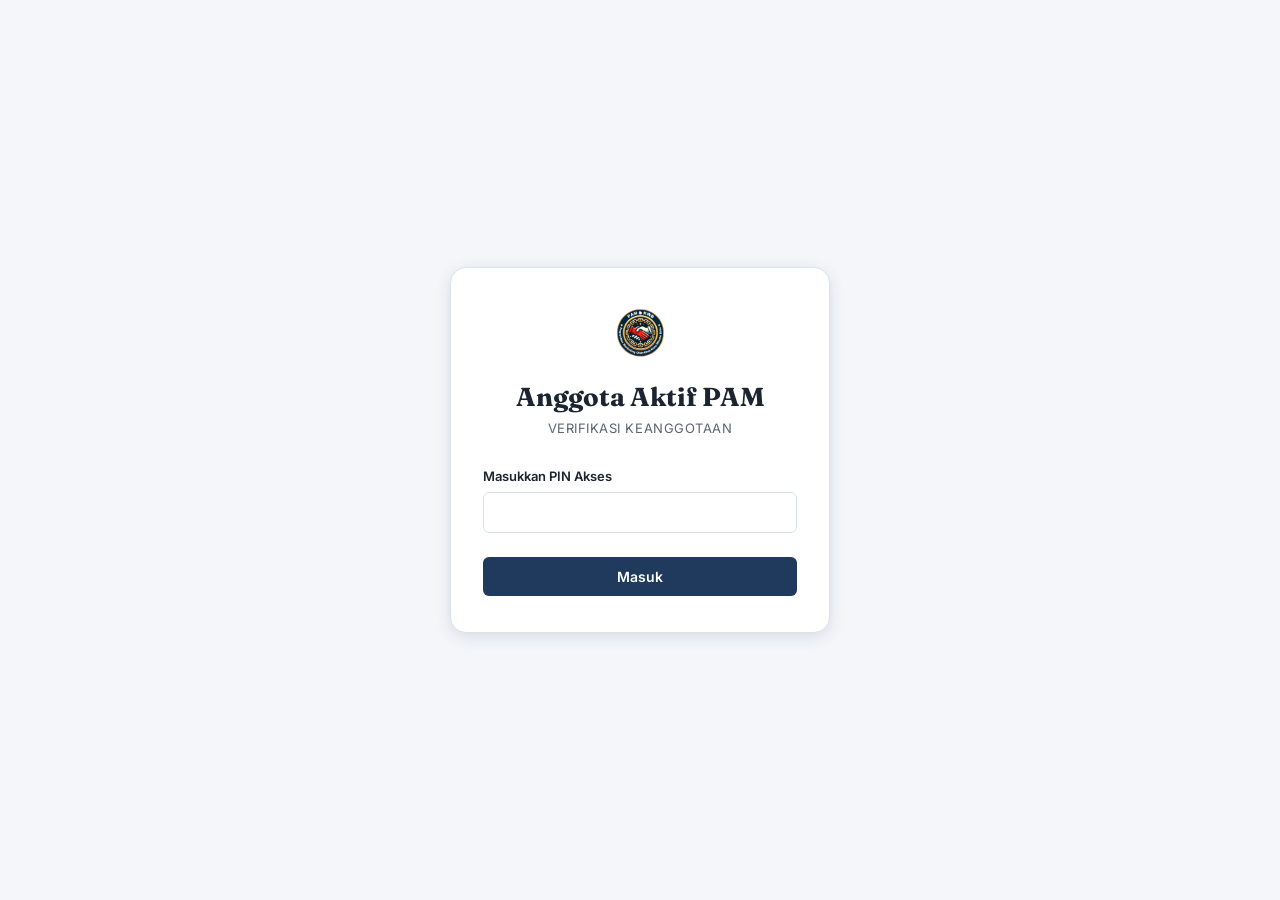
==== index.html @ a38072f0 "Add files via upload" ====
<!DOCTYPE html>
<html lang="id">
<head>
  <meta charset="UTF-8">
  <meta name="viewport" content="width=device-width, initial-scale=1.0">
  <title>Anggota Aktif PAM</title>
  <link rel="stylesheet" href="css/style.css">
</head>
<body>
  <div class="auth-page">
    <div class="auth-card">
      <div class="auth-brand">
        <img src="images/logo.png" alt="Logo PAM" class="logo">
        <div class="app-name">Anggota Aktif PAM</div>
        <div class="org-name">Verifikasi Keanggotaan</div>
      </div>

      <div id="alert-box" class="alert alert-error"></div>

      <form id="pin-form">
        <div class="form-group">
          <label for="pin-input">Masukkan PIN Akses</label>
          <input type="password" id="pin-input" class="input" inputmode="numeric" required autocomplete="off">
        </div>
        <button type="submit" class="btn btn-primary" id="pin-btn">Masuk</button>
      </form>
    </div>
  </div>

  <script src="js/config.js"></script>
  <script src="js/api-public.js"></script>
  <script>
    document.getElementById("pin-form").addEventListener("submit", async function (e) {
      e.preventDefault();
      var pin = document.getElementById("pin-input").value.trim();
      var btn = document.getElementById("pin-btn");
      var box = document.getElementById("alert-box");
      box.classList.remove("show");

      btn.disabled = true;
      btn.textContent = "Memeriksa...";

      var res = await callApiPublic("verifySitePin", { pin: pin });

      btn.disabled = false;
      btn.textContent = "Masuk";

      if (res.status === "success") {
        saveSitePin(pin);
        window.location.href = "pilih.html";
      } else {
        box.textContent = res.message || "PIN salah.";
        box.classList.add("show");
      }
    });
  </script>
</body>
</html>
---- css/style.css ----
/******************************************************************
 * FILE    : style.css
 * PROJECT : PAM Finance (Buku Kas PAM)
 *
 * ================================================================
 * SATU FILE CSS DIPAKAI SEMUA HALAMAN.
 * SKEMA WARNA: MERAH - PUTIH - BIRU (PROFESIONAL/KORPORAT).
 * ANGKA RUPIAH SELALU PAKAI FONT MONOSPACE SUPAYA SEJAJAR RAPI.
 * ================================================================ */

@import url('https://fonts.googleapis.com/css2?family=Fraunces:opsz,wght@9..144,400;9..144,600;9..144,700&family=Inter:wght@400;500;600;700&family=JetBrains+Mono:wght@400;500;700&display=swap');

/* ================================================================
 * DESIGN TOKENS
 * ================================================================ */

:root {
  /* Netral / teks */
  --color-ink: #1B2430;
  --color-ink-soft: #5B6472;
  --color-paper: #F4F6FA;
  --color-paper-card: #FFFFFF;
  --color-line: #DCE2EA;

  /* Biru — warna utama/brand */
  --color-brand: #1F3A5C;
  --color-brand-dark: #14283F;
  --color-brand-soft: #E4EBF3;

  /* Biru baja — status netral (CUTI) */
  --color-steel: #4A6FA5;
  --color-steel-soft: #E8EEF6;

  /* Merah — aksen bahaya/negatif */
  --color-red: #C0263A;
  --color-red-dark: #96182A;
  --color-red-soft: #FBE4E7;

  /* Tipografi */
  --font-display: 'Fraunces', serif;
  --font-body: 'Inter', -apple-system, BlinkMacSystemFont, sans-serif;
  --font-mono: 'JetBrains Mono', 'Courier New', monospace;

  /* Radius & shadow */
  --radius-sm: 6px;
  --radius-md: 10px;
  --radius-lg: 16px;
  --shadow-card: 0 1px 2px rgba(20, 40, 63, 0.06), 0 1px 12px rgba(20, 40, 63, 0.04);
  --shadow-hover: 0 4px 16px rgba(20, 40, 63, 0.12);

  /* Layout */
  --sidebar-width: 240px;
  --header-height: 60px;
}

/* ================================================================
 * RESET & BASE
 * ================================================================ */

* {
  box-sizing: border-box;
}

html, body {
  margin: 0;
  padding: 0;
}

body {
  font-family: var(--font-body);
  background: var(--color-paper);
  color: var(--color-ink);
  font-size: 15px;
  line-height: 1.5;
  -webkit-font-smoothing: antialiased;
}

h1, h2, h3, h4 {
  font-family: var(--font-display);
  color: var(--color-ink);
  margin: 0 0 8px 0;
  font-weight: 600;
  letter-spacing: -0.01em;
}

h1 { font-size: 28px; }
h2 { font-size: 22px; }
h3 { font-size: 17px; }

p { margin: 0 0 12px 0; color: var(--color-ink-soft); }

a {
  color: var(--color-brand);
  text-decoration: none;
}
a:hover { text-decoration: underline; }

button, input, select, textarea {
  font-family: inherit;
  font-size: inherit;
}

a:focus-visible,
button:focus-visible,
input:focus-visible,
select:focus-visible,
textarea:focus-visible {
  outline: 2px solid var(--color-brand);
  outline-offset: 2px;
}

@media (prefers-reduced-motion: reduce) {
  * { transition: none !important; animation: none !important; }
}

.rp, .angka, td.rp, span.rp {
  font-family: var(--font-mono);
  font-variant-numeric: tabular-nums;
}


/* ================================================================
 * LAYOUT UTAMA (SIDEBAR + KONTEN)
 * ================================================================ */

.app-shell {
  display: flex;
  min-height: 100vh;
}

.sidebar {
  width: var(--sidebar-width);
  background: var(--color-brand-dark);
  color: #E7ECF2;
  flex-shrink: 0;
  padding: 24px 0;
  position: fixed;
  top: 0;
  left: 0;
  bottom: 0;
  overflow-y: auto;
}

.sidebar-brand {
  display: flex;
  align-items: center;
  gap: 10px;
  padding: 0 24px 20px 24px;
  border-bottom: 1px solid rgba(231, 236, 242, 0.14);
  margin-bottom: 16px;
}

.sidebar-brand img.logo {
  width: 34px;
  height: 34px;
  object-fit: contain;
  border-radius: 6px;
  background: #fff;
  padding: 3px;
  flex-shrink: 0;
}

.sidebar-brand .brand-text {
  display: flex;
  flex-direction: column;
  line-height: 1.2;
}

.sidebar-brand .app-name {
  font-family: var(--font-display);
  font-size: 18px;
  font-weight: 600;
  color: #fff;
}

.sidebar-brand .org-name {
  font-size: 11px;
  color: #A9B9CC;
  letter-spacing: 0.05em;
  text-transform: uppercase;
}

.nav-menu {
  list-style: none;
  margin: 0;
  padding: 0;
}

.nav-menu a {
  display: flex;
  align-items: center;
  gap: 10px;
  padding: 11px 24px;
  color: #B9C6D6;
  font-size: 14px;
  font-weight: 500;
  text-decoration: none;
  border-left: 3px solid transparent;
  transition: background 0.15s ease, color 0.15s ease;
}

.nav-menu a:hover {
  background: rgba(255, 255, 255, 0.06);
  color: #fff;
  text-decoration: none;
}

.nav-menu a.active {
  background: rgba(255, 255, 255, 0.08);
  color: #fff;
  border-left-color: var(--color-red);
}

.nav-menu .icon {
  font-size: 16px;
  width: 20px;
  text-align: center;
}

.main-content {
  margin-left: var(--sidebar-width);
  flex: 1;
  padding: 28px 32px 60px 32px;
  max-width: 1200px;
}

.page-header {
  display: flex;
  justify-content: space-between;
  align-items: flex-start;
  margin-bottom: 24px;
  flex-wrap: wrap;
  gap: 12px;
}

.page-header .subtitle {
  color: var(--color-ink-soft);
  font-size: 14px;
  margin-top: -4px;
}

.user-chip {
  display: flex;
  align-items: center;
  gap: 10px;
  background: var(--color-paper-card);
  border: 1px solid var(--color-line);
  padding: 8px 14px;
  border-radius: 999px;
  font-size: 13px;
  color: var(--color-ink-soft);
}

.user-chip strong { color: var(--color-ink); }

@media (max-width: 860px) {
  .sidebar {
    position: static;
    width: 100%;
    padding: 16px 0;
  }
  .sidebar-brand { padding: 0 16px 16px 16px; }
  .nav-menu { display: flex; flex-wrap: wrap; }
  .nav-menu a { padding: 8px 14px; border-left: none; border-bottom: 2px solid transparent; }
  .nav-menu a.active { border-left: none; border-bottom-color: var(--color-red); }
  .app-shell { flex-direction: column; }
  .main-content { margin-left: 0; padding: 20px 16px 40px 16px; }
}


/* ================================================================
 * KARTU (CARD)
 * ================================================================ */

.card {
  background: var(--color-paper-card);
  border: 1px solid var(--color-line);
  border-radius: var(--radius-lg);
  box-shadow: var(--shadow-card);
  padding: 20px 22px;
  margin-bottom: 20px;
}

.card-title {
  display: flex;
  justify-content: space-between;
  align-items: center;
  margin-bottom: 16px;
}

.card-title h3 { margin: 0; }

.stat-grid {
  display: grid;
  grid-template-columns: repeat(auto-fit, minmax(200px, 1fr));
  gap: 16px;
  margin-bottom: 24px;
}

.stat-card {
  background: var(--color-paper-card);
  border: 1px solid var(--color-line);
  border-radius: var(--radius-md);
  padding: 16px 18px;
  position: relative;
  overflow: hidden;
}

.stat-card::before {
  content: "";
  position: absolute;
  top: 0; left: 0; bottom: 0;
  width: 3px;
  background: var(--color-brand);
}

.stat-card.red::before { background: var(--color-red); }
.stat-card.steel::before { background: var(--color-steel); }

.stat-label {
  font-size: 12px;
  color: var(--color-ink-soft);
  text-transform: uppercase;
  letter-spacing: 0.04em;
  margin-bottom: 6px;
}

.stat-value {
  font-family: var(--font-mono);
  font-size: 24px;
  font-weight: 700;
  color: var(--color-ink);
  font-variant-numeric: tabular-nums;
}

.stat-sub {
  font-size: 12px;
  color: var(--color-ink-soft);
  margin-top: 4px;
}


/* ================================================================
 * TOMBOL
 * ================================================================ */

.btn {
  display: inline-flex;
  align-items: center;
  justify-content: center;
  gap: 6px;
  padding: 10px 18px;
  border-radius: var(--radius-sm);
  border: 1px solid transparent;
  font-size: 14px;
  font-weight: 600;
  cursor: pointer;
  transition: background 0.15s ease, border-color 0.15s ease, transform 0.05s ease;
  text-decoration: none;
}
.btn:active { transform: translateY(1px); }

.btn-primary {
  background: var(--color-brand);
  color: #fff;
}
.btn-primary:hover { background: var(--color-brand-dark); text-decoration: none; }

.btn-secondary {
  background: var(--color-paper-card);
  border-color: var(--color-line);
  color: var(--color-ink);
}
.btn-secondary:hover { background: var(--color-paper); text-decoration: none; }

.btn-danger {
  background: var(--color-red-soft);
  color: var(--color-red);
  border-color: transparent;
}
.btn-danger:hover { background: var(--color-red); color: #fff; text-decoration: none; }

.btn-sm { padding: 6px 12px; font-size: 13px; }

.btn:disabled {
  opacity: 0.5;
  cursor: not-allowed;
}


/* ================================================================
 * FORM
 * ================================================================ */

.form-group {
  margin-bottom: 16px;
}

.form-group label {
  display: block;
  font-size: 13px;
  font-weight: 600;
  color: var(--color-ink);
  margin-bottom: 6px;
}

.form-hint {
  font-size: 12px;
  color: var(--color-ink-soft);
  margin-top: 4px;
}

.input, select.input, textarea.input {
  width: 100%;
  padding: 10px 12px;
  border: 1px solid var(--color-line);
  border-radius: var(--radius-sm);
  background: var(--color-paper-card);
  color: var(--color-ink);
  transition: border-color 0.15s ease;
}

.input:focus {
  border-color: var(--color-brand);
  outline: none;
}

.input.rp-input {
  font-family: var(--font-mono);
  font-variant-numeric: tabular-nums;
}

.form-row {
  display: grid;
  grid-template-columns: 1fr 1fr;
  gap: 16px;
}

@media (max-width: 600px) {
  .form-row { grid-template-columns: 1fr; }
}

.stepper {
  display: flex;
  align-items: center;
  gap: 10px;
}

.stepper button {
  width: 38px;
  height: 38px;
  border-radius: var(--radius-sm);
  border: 1px solid var(--color-line);
  background: var(--color-paper-card);
  font-size: 18px;
  font-weight: 700;
  color: var(--color-brand);
  cursor: pointer;
}
.stepper button:hover { background: var(--color-brand-soft); }

.stepper .stepper-value {
  font-family: var(--font-mono);
  font-size: 20px;
  font-weight: 700;
  min-width: 130px;
  text-align: center;
}


/* ================================================================
 * TABEL
 * ================================================================ */

.table-wrap {
  overflow-x: auto;
}

table.data-table {
  width: 100%;
  border-collapse: collapse;
  font-size: 14px;
}

.data-table th {
  text-align: left;
  font-size: 12px;
  text-transform: uppercase;
  letter-spacing: 0.03em;
  color: var(--color-ink-soft);
  padding: 10px 12px;
  border-bottom: 2px solid var(--color-line);
  white-space: nowrap;
}

.data-table td {
  padding: 12px;
  border-bottom: 1px solid var(--color-line);
  color: var(--color-ink);
  vertical-align: middle;
}

.data-table tr:last-child td { border-bottom: none; }
.data-table tbody tr:hover { background: var(--color-paper); }

.table-empty {
  text-align: center;
  padding: 40px 20px;
  color: var(--color-ink-soft);
}


/* ================================================================
 * BADGE STATUS — SIGNATURE ELEMENT
 * Biru = positif (AKTIF/LUNAS), Biru baja = netral (CUTI),
 * Merah = negatif (KELUAR/BELUM LUNAS).
 * ================================================================ */

.badge {
  display: inline-flex;
  align-items: center;
  gap: 5px;
  padding: 4px 11px;
  border-radius: 999px;
  font-size: 12px;
  font-weight: 600;
  white-space: nowrap;
}

.badge::before {
  content: "";
  width: 6px;
  height: 6px;
  border-radius: 50%;
  background: currentColor;
}

.badge-aktif, .badge-lunas, .badge-success {
  background: var(--color-brand-soft);
  color: var(--color-brand-dark);
}

.badge-cuti, .badge-warning {
  background: var(--color-steel-soft);
  color: var(--color-steel);
}

.badge-keluar, .badge-belum-lunas, .badge-danger {
  background: var(--color-red-soft);
  color: var(--color-red);
}


/* ================================================================
 * HALAMAN LOGIN
 * ================================================================ */

.auth-page {
  min-height: 100vh;
  display: flex;
  align-items: center;
  justify-content: center;
  background: var(--color-paper);
  padding: 20px;
}

.auth-card {
  width: 100%;
  max-width: 380px;
  background: var(--color-paper-card);
  border: 1px solid var(--color-line);
  border-radius: var(--radius-lg);
  box-shadow: var(--shadow-hover);
  padding: 36px 32px;
}

.auth-brand {
  text-align: center;
  margin-bottom: 28px;
}

.auth-brand img.logo {
  width: 56px;
  height: 56px;
  object-fit: contain;
  margin-bottom: 12px;
}

.auth-brand .app-name {
  font-family: var(--font-display);
  font-size: 26px;
  font-weight: 700;
  color: var(--color-ink);
}

.auth-brand .org-name {
  font-size: 13px;
  color: var(--color-ink-soft);
  letter-spacing: 0.04em;
  text-transform: uppercase;
  margin-top: 2px;
}

.auth-card .btn { width: 100%; margin-top: 8px; }

.auth-switch {
  text-align: center;
  margin-top: 18px;
  font-size: 13px;
  color: var(--color-ink-soft);
}


/* ================================================================
 * PESAN ERROR / SUKSES (ALERT)
 * ================================================================ */

.alert {
  padding: 12px 16px;
  border-radius: var(--radius-sm);
  font-size: 13px;
  margin-bottom: 16px;
  display: none;
}

.alert.show { display: block; }

.alert-error {
  background: var(--color-red-soft);
  color: var(--color-red);
  border: 1px solid rgba(192, 38, 58, 0.2);
}

.alert-success {
  background: var(--color-brand-soft);
  color: var(--color-brand-dark);
  border: 1px solid rgba(31, 58, 92, 0.2);
}


/* ================================================================
 * MODAL (dipakai konfirmasi hapus/batalkan)
 * ================================================================ */

.modal-overlay {
  position: fixed;
  inset: 0;
  background: rgba(20, 40, 63, 0.5);
  display: none;
  align-items: flex-start;
  justify-content: center;
  z-index: 100;
  padding: 40px 20px;
  overflow-y: auto;
}

.modal-overlay.show { display: flex; }

.modal-box {
  background: var(--color-paper-card);
  border-radius: var(--radius-lg);
  padding: 24px;
  max-width: 400px;
  width: 100%;
  box-shadow: var(--shadow-hover);
  max-height: 85vh;
  overflow-y: auto;
}

.modal-actions {
  display: flex;
  justify-content: flex-end;
  gap: 10px;
  margin-top: 20px;
}


/* ================================================================
 * UTILITAS KECIL
 * ================================================================ */

.text-muted { color: var(--color-ink-soft); }
.text-danger { color: var(--color-red); }
.text-brand { color: var(--color-brand); }
.flex-between { display: flex; justify-content: space-between; align-items: center; }
.mt-0 { margin-top: 0; }
.mb-0 { margin-bottom: 0; }
.empty-state {
  text-align: center;
  padding: 50px 20px;
  color: var(--color-ink-soft);
}
.empty-state .icon { font-size: 40px; margin-bottom: 12px; display: block; }
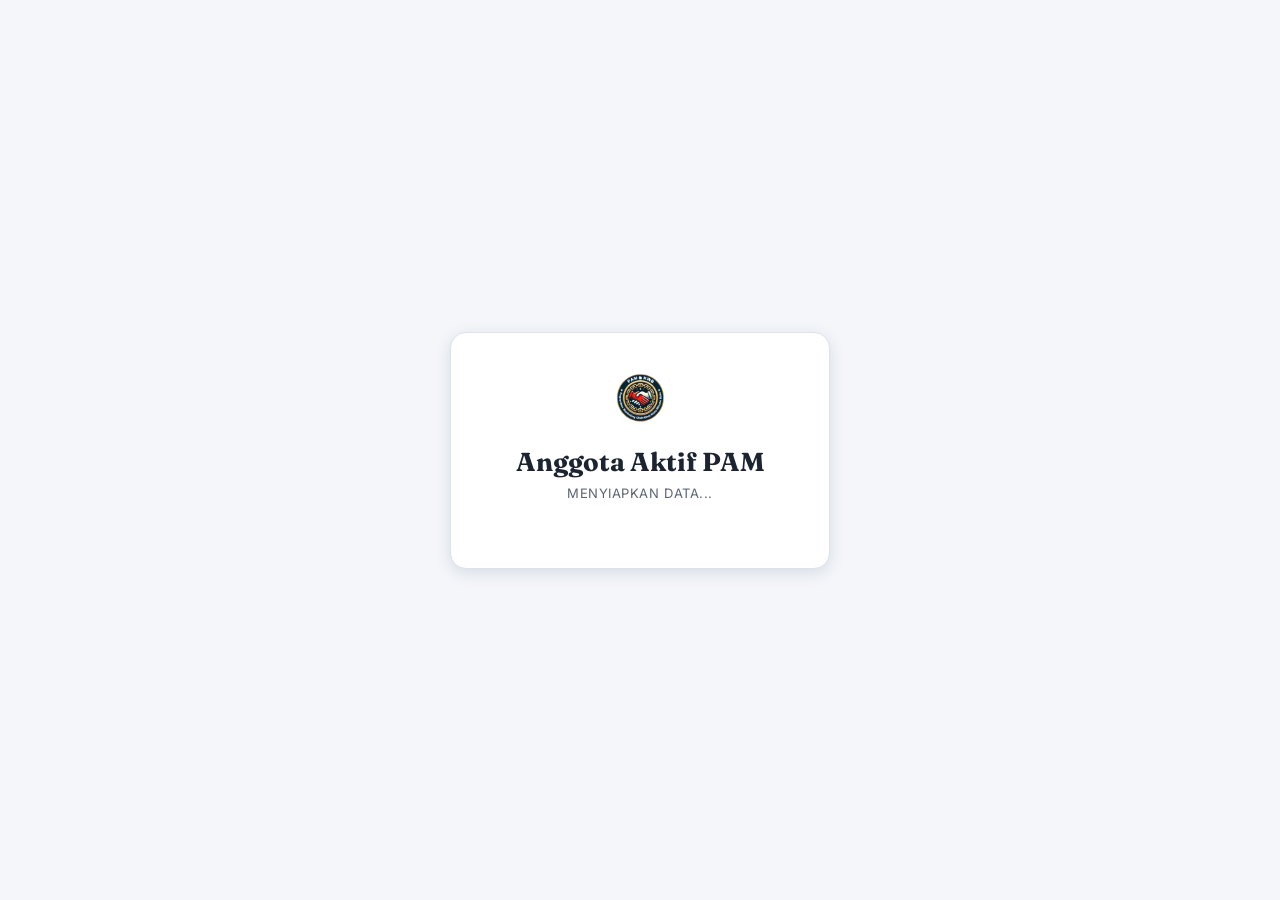
==== commit c39c679e: "Update index.html" ====
--- a/index.html
+++ b/index.html
@@ -5,6 +5,9 @@
   <meta name="viewport" content="width=device-width, initial-scale=1.0">
   <title>Anggota Aktif PAM</title>
   <link rel="stylesheet" href="css/style.css">
+  <link rel="manifest" href="manifest.json">
+  <meta name="theme-color" content="#1B2430">
+  <link rel="apple-touch-icon" href="images/logo.png">
 </head>
 <body>
   <div class="auth-page">
@@ -12,47 +15,29 @@
       <div class="auth-brand">
         <img src="images/logo.png" alt="Logo PAM" class="logo">
         <div class="app-name">Anggota Aktif PAM</div>
-        <div class="org-name">Verifikasi Keanggotaan</div>
+        <div class="org-name">Menyiapkan data...</div>
       </div>
-
-      <div id="alert-box" class="alert alert-error"></div>
-
-      <form id="pin-form">
-        <div class="form-group">
-          <label for="pin-input">Masukkan PIN Akses</label>
-          <input type="password" id="pin-input" class="input" inputmode="numeric" required autocomplete="off">
-        </div>
-        <button type="submit" class="btn btn-primary" id="pin-btn">Masuk</button>
-      </form>
+      <div id="sync-status" class="text-muted" style="font-size:12px; text-align:center;"></div>
     </div>
   </div>
 
+  <script>
+    if ("serviceWorker" in navigator) {
+      navigator.serviceWorker.register("service-worker.js")
+        .catch(function (err) { console.warn("Service worker gagal register:", err); });
+    }
+  </script>
   <script src="js/config.js"></script>
+  <script src="js/db.js"></script>
   <script src="js/api-public.js"></script>
+  <script src="js/sync.js"></script>
   <script>
-    document.getElementById("pin-form").addEventListener("submit", async function (e) {
-      e.preventDefault();
-      var pin = document.getElementById("pin-input").value.trim();
-      var btn = document.getElementById("pin-btn");
-      var box = document.getElementById("alert-box");
-      box.classList.remove("show");
-
-      btn.disabled = true;
-      btn.textContent = "Memeriksa...";
-
-      var res = await callApiPublic("verifySitePin", { pin: pin });
-
-      btn.disabled = false;
-      btn.textContent = "Masuk";
-
-      if (res.status === "success") {
-        saveSitePin(pin);
-        window.location.href = "pilih.html";
-      } else {
-        box.textContent = res.message || "PIN salah.";
-        box.classList.add("show");
-      }
-    });
+    (async function () {
+      updateSyncBanner();
+      await initOfflineData();
+      updateSyncBanner();
+      window.location.href = "pilih.html";
+    })();
   </script>
 </body>
-</html>+</html>
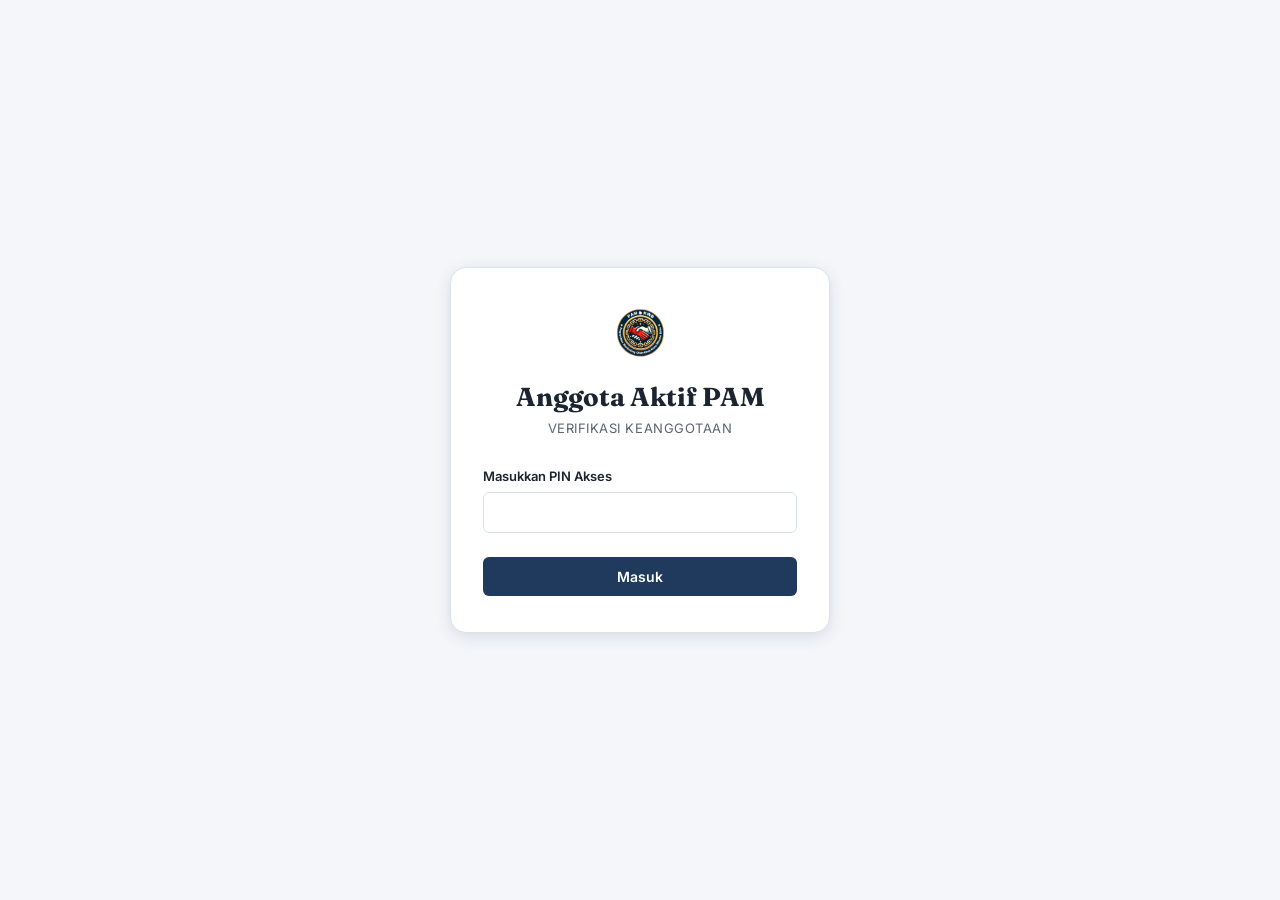
==== commit 3ab96d49: "Update index.html" ====
--- a/index.html
+++ b/index.html
@@ -7,7 +7,7 @@
   <link rel="stylesheet" href="css/style.css">
   <link rel="manifest" href="manifest.json">
   <meta name="theme-color" content="#1B2430">
-  <link rel="apple-touch-icon" href="images/logo.png">
+  <link rel="apple-touch-icon" href="icons/icon-192.png">
 </head>
 <body>
   <div class="auth-page">
@@ -15,29 +15,52 @@
       <div class="auth-brand">
         <img src="images/logo.png" alt="Logo PAM" class="logo">
         <div class="app-name">Anggota Aktif PAM</div>
-        <div class="org-name">Menyiapkan data...</div>
+        <div class="org-name">Verifikasi Keanggotaan</div>
       </div>
-      <div id="sync-status" class="text-muted" style="font-size:12px; text-align:center;"></div>
+
+      <div id="alert-box" class="alert alert-error"></div>
+
+      <form id="pin-form">
+        <div class="form-group">
+          <label for="pin-input">Masukkan PIN Akses</label>
+          <input type="password" id="pin-input" class="input" inputmode="numeric" required autocomplete="off">
+        </div>
+        <button type="submit" class="btn btn-primary" id="pin-btn">Masuk</button>
+      </form>
     </div>
   </div>
+<script>
+  if ("serviceWorker" in navigator) {
+    navigator.serviceWorker.register("service-worker.js")
+      .catch(function (err) { console.warn("Service worker gagal register:", err); });
+  }
+</script>
+  <script src="js/config.js"></script>
+  <script src="js/api-public.js"></script>
+  <script>
+    document.getElementById("pin-form").addEventListener("submit", async function (e) {
+      e.preventDefault();
+      var pin = document.getElementById("pin-input").value.trim();
+      var btn = document.getElementById("pin-btn");
+      var box = document.getElementById("alert-box");
+      box.classList.remove("show");
 
-  <script>
-    if ("serviceWorker" in navigator) {
-      navigator.serviceWorker.register("service-worker.js")
-        .catch(function (err) { console.warn("Service worker gagal register:", err); });
-    }
-  </script>
-  <script src="js/config.js"></script>
-  <script src="js/db.js"></script>
-  <script src="js/api-public.js"></script>
-  <script src="js/sync.js"></script>
-  <script>
-    (async function () {
-      updateSyncBanner();
-      await initOfflineData();
-      updateSyncBanner();
-      window.location.href = "pilih.html";
-    })();
+      btn.disabled = true;
+      btn.textContent = "Memeriksa...";
+
+      var res = await callApiPublic("verifySitePin", { pin: pin });
+
+      btn.disabled = false;
+      btn.textContent = "Masuk";
+
+      if (res.status === "success") {
+        saveSitePin(pin);
+        window.location.href = "pilih.html";
+      } else {
+        box.textContent = res.message || "PIN salah.";
+        box.classList.add("show");
+      }
+    });
   </script>
 </body>
 </html>
